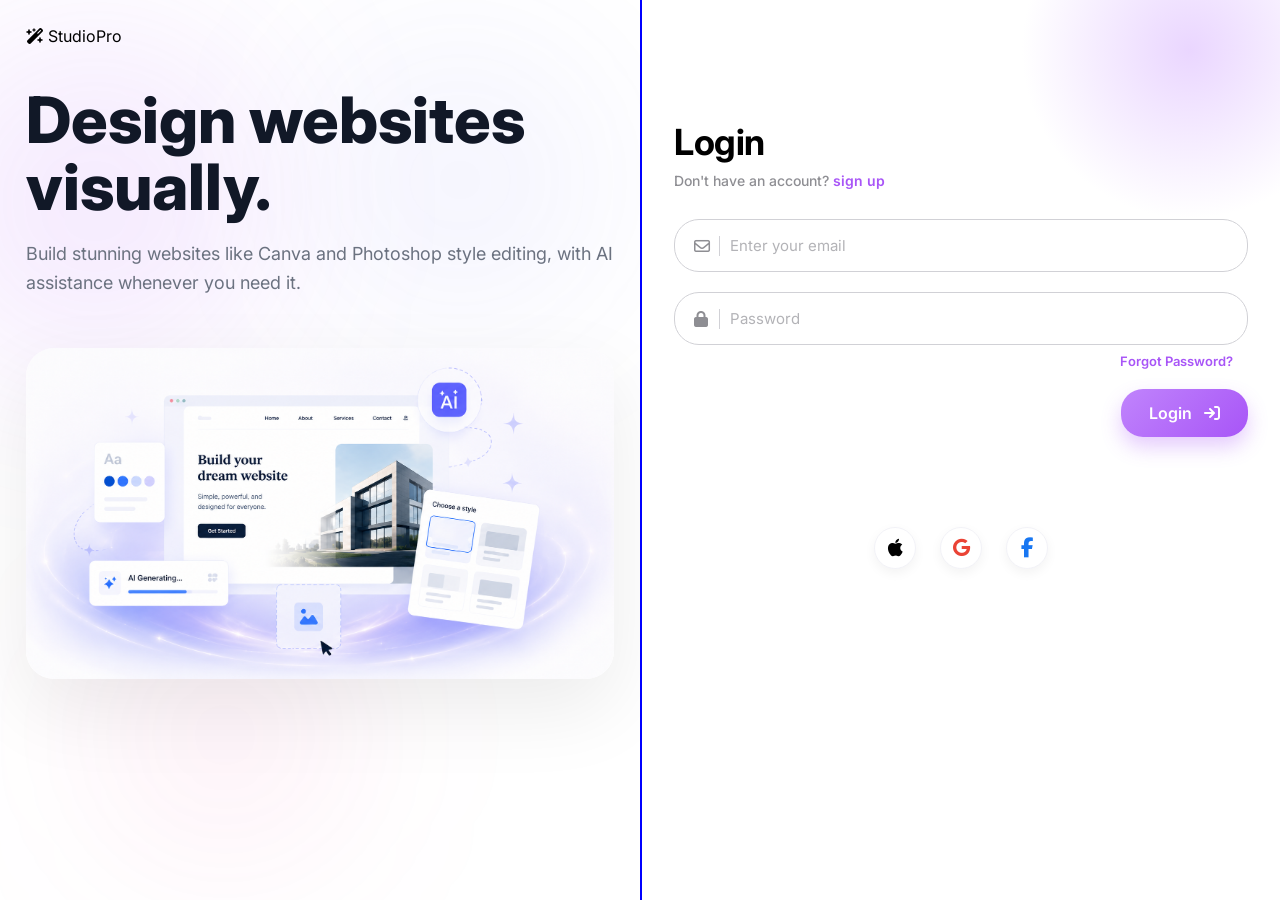
==== src/auth/user-auth.html @ c5d656aa "Initial commit" ====
<!DOCTYPE html>
<html lang="en">
<head>
    <meta charset="UTF-8" />
    <meta name="viewport" content="width=device-width, initial-scale=1.0" />
    <title>Sign in to StudioPro</title>

    <link rel="stylesheet" href="../../css/global.css"> 
    <link rel="stylesheet" href="https://cdnjs.cloudflare.com/ajax/libs/font-awesome/6.4.0/css/all.min.css">
    <link rel="stylesheet" href="../../css/auth.css" />
</head>
<body>
  
  <div class="auth">
  <section class="auth-showcase">

    <div class="showcase-glow glow-one"></div>
    <div class="showcase-glow glow-two"></div>
    <div class="showcase-glow glow-three"></div>

    <div class="showcase-content">

        <div class="header-brand auth-brand-logo">
            <i class="fa-solid fa-wand-magic-sparkles brand-icon"></i>
            <span class="brand-text">
                Studio<span class="gradient-text">Pro</span>
            </span>
        </div>

        <div class="showcase-copy">
            <h1>
                Design websites visually.
            </h1>

            <p>
                Build stunning websites like Canva and Photoshop style editing,
                with AI assistance whenever you need it.
            </p>
        </div>

        <div class="showcase-preview">
            <img
                src="../../assets/images/auth-preview.png"
                alt="StudioPro Website Builder Preview">
        </div>
        </div>

</section>

    <div class="auth-container" id="authContainer">
        <div class="auth-bg-glow"></div>

        <div class="auth-slider">
            
            <div class="auth-screen" id="login-screen">
                <div class="top-bar"></div>

                <div class="header-section">
                    <h1>Login</h1>
                    <p>Don't have an account? <span id="switchToSignup">sign up</span></p>
                </div>

                <div class="form-container">
                    <form onsubmit="event.preventDefault();">
                        <div class="input-wrapper">
                            <i class="fa-regular fa-envelope input-icon"></i>
                            <div class="input-divider"></div>
                            <input type="email" placeholder="Enter your email" required>
                        </div>

                        <div class="input-wrapper">
    <i class="fa-solid fa-lock input-icon"></i>
    <div class="input-divider"></div>
    <input type="password" placeholder="Password" required>
</div>


                        <div class="forgot-container">
                            <a href="#" class="forgot-pass-link">Forgot Password?</a>
                        </div>

                        <div class="submit-section">
                            <button type="submit" class="submit-btn">
                                Login <i class="fa-solid fa-arrow-right-to-bracket"></i>
                            </button>
                        </div>
                    </form>
                </div>

                <div class="social-footer">
                    <a href="#" class="social-icon apple"><i class="fa-brands fa-apple"></i></a>
                    <a href="#" class="social-icon google"><i class="fa-brands fa-google"></i></a>
                    <a href="#" class="social-icon facebook"><i class="fa-brands fa-facebook-f"></i></a>
                </div>
            </div>

            <div class="auth-screen" id="signup-screen">
                <div class="top-bar">
                    <button class="back-btn" id="backToLogin">
                        <i class="fa-solid fa-chevron-left"></i>
                    </button>
                </div>

                <div class="header-section">
                    <h1>Create account</h1>
                    <p>Already have an account? <span id="switchToLogin">sign in</span></p>
                </div>

                <div class="form-container">
                    <form onsubmit="event.preventDefault();">
                        <div class="input-wrapper">
                            <i class="fa-regular fa-user input-icon"></i>
                            <div class="input-divider"></div>
                            <input type="text" placeholder="Name" required>
                        </div>

                        <div class="input-wrapper">
                            <i class="fa-regular fa-envelope input-icon"></i>
                            <div class="input-divider"></div>
                            <input type="email" placeholder="Email or phone" required>
                        </div>

                        <div class="input-wrapper">
                            <i class="fa-solid fa-lock input-icon"></i>
                            <div class="input-divider"></div>
                            <input type="password" placeholder="Password" required>
                        </div>

                        <div class="submit-section">
                            <button type="submit" class="submit-btn">
                                Sign up <i class="fa-solid fa-arrow-right-to-bracket"></i>
                            </button>
                        </div>
                    </form>
                </div>
                
                <div class="social-footer">
                    <a href="#" class="social-icon apple"><i class="fa-brands fa-apple"></i></a>
                    <a href="#" class="social-icon google"><i class="fa-brands fa-google"></i></a>
                    <a href="#" class="social-icon facebook"><i class="fa-brands fa-facebook-f"></i></a>
                </div>
            </div>

        </div>
    </div>
    </div>
    
    <script src="../../js/auth.js"></script>
    </body>
</html>
---- css/global.css ----
/* font family */

@import url('https://fonts.googleapis.com/css2?family=Plus+Jakarta+Sans:wght@400;500;600;700;800&family=Inter:wght@300;400;500;600;700;800&family=Poppins:wght@300;400;500;600;700;800&family=Montserrat:wght@300;400;500;600;700;800&family=Roboto:wght@300;400;500;700;900&family=Open+Sans:wght@300;400;500;600;700;800&family=Nunito:wght@300;400;500;600;700;800&family=DM+Sans:wght@400;500;700&family=Manrope:wght@400;500;600;700;800&display=swap');
---- css/auth.css ----
/* --- PREMIUM CSS STYLES --- */
:root {
--primary-purple: #a855f7;
--primary-gradient: linear-gradient(135deg, #c084fc 0%, #a855f7 100%);
--bg-color: #ffffff;
--text-dark: #000000;
--text-muted: #8e8e93;
--input-border: #d1d1d6;
--input-focus: #a855f7;
}

* {  
     margin: 0;  
     padding: 0;  
     box-sizing: border-box;  
     font-family: 'SF Pro Display', 'Inter', -apple-system, sans-serif;  
     -webkit-tap-highlight-color: transparent;  
 }



body {
 margin: 0;
 padding: 0;
 background: #ffffff;
 height: 100vh;
 overflow: hidden;
 -webkit-overflow-scrolling: touch;
}

.auth {
    width: 100%;
    height: 100dvh;
    display: grid;
    grid-template-columns: 50% 50%;
    margin: 0;
    padding: 0;
    background: #ffffff;
    overflow-y: auto;
}

.auth-showcase {
    width: auto;
    height: 100%;
    padding: clamp(20px, 2vw, 48px);
    overflow: hidden;
    position: relative;
    overflow: hidden;
}


.showcase-glow {
position: absolute;
border-radius: 50%;
filter: blur(90px);
pointer-events: none;
animation: floatGlow 14s infinite ease-in-out;
transform: translateZ(0);
}

.glow-one {
    width: 350px;
    height: 350px;
    background: rgba(168, 85, 247, 0.12);/
    top: -80px;
    left: -80px;
}

.glow-two {
    width: 280px;
    height: 280px;
    background: rgba(99, 102, 241, 0.08);
    right: 40px;
    top: 40px;
    animation-delay: 3s;
}

.glow-three {
    width: 250px;
    height: 250px;
    background: rgba(236, 72, 153, 0.08);
    bottom: 40px;
    left: 100px;
    animation-delay: 6s;
}

@keyframes floatGlow {
0% {
transform: translate(0, 0) scale(1);
}

50% {  
    transform: translate(30px, -25px) scale(1.08);  
}  

100% {  
    transform: translate(0, 0) scale(1);  
}

}
/* showcase-content */
.showcase-content {
position: relative;
z-index: 10;
width: 100%;
max-width: 900px;
}

.auth-brand-logo {
margin-bottom: 40px;
}

.showcase-copy h1 {
font-size: clamp(48px, 5vw, 84px);
line-height: 1.05;
font-weight: 800;
color: #111827;
margin-bottom: 20px;
}

.showcase-copy p {
font-size: clamp(18px, 1.4vw, 24px);
line-height: 1.6;
color: #6b7280;
max-width: 700px;
margin-bottom: 50px;
}

.showcase-preview {
width: 100%;
border-radius: 28px;
overflow: hidden;
box-shadow: 0 30px 80px rgba(0, 0, 0, 0.08);
}

.showcase-preview img {
width: 100%;
aspect-ratio: 16 / 9;
object-fit: cover;
display: block;
}

/* Login */

.auth-container {  
width: auto;
height: 100%;  
max-width: none;  
margin: 0;  
border-radius: 0;  
box-shadow: none;  
background: #ffffff;  
position: relative;  
overflow: hidden;  
display: flex;  
flex-direction: column;
overflow: hidden;
border-left: 2px solid blue
}

@media (max-width: 768px) {
    .auth {
        display: flex;
        flex-direction: column;
        width: 100vw;
        min-height: 100vh;
    }

    .auth-showcase {  
        display: none;  
    }  

    .auth-container {  
        width: 100%;  
        min-height: 100vh;
        max-width: 412px;  
        margin: 0 auto;  
    }
}

/* Top Premium Blob Background Decor */  
    .auth-bg-glow {  
        position: absolute;  
        top: -120px;  
        right: -80px;  
        width: 340px;  
        height: 340px;  
        background: radial-gradient(circle, rgba(234,214,255,1) 0%, rgba(255,255,255,0) 70%);  
        border-radius: 50%;  
        z-index: 1;  
        pointer-events: none;  
    }  

    /* Screen Wrapper for Slider Animation */  
  .auth-slider {  
    display: flex;  
    width: 200%;  
    height: 100%;
    position: relative;
    transition: transform 0.4s cubic-bezier(0.25, 1, 0.5, 1); 
    z-index: 2;  
    will-change: transform;
    transform: translate3d(0, 0, 0); 
    backface-visibility: hidden;
}  

    .auth-screen {  
        width: 50%;  
        height: auto;  
        height: 100%;
        padding: 40px 32px;  
        display: flex;  
        flex-direction: column;  
        position: relative;  
        transform: translateZ(0); 
        contain: content;
        overflow: hidden;
    }  

    /* Top bar Back Arrow */  
    .top-bar {  
        height: 40px;  
        display: flex;  
        align-items: center;  
    }  

    .back-btn {  
        background: none;  
        border: none;  
        font-size: 20px;  
        color: var(--text-dark);  
        cursor: pointer;  
        padding: 5px;  
        transition: opacity 0.2s;  
    }  

    .back-btn:hover {  
        opacity: 0.6;  
    }  

    /* Header Section */  
    .header-section {  
        margin-top: 40px;  
        margin-bottom: 30px;  
    }  

    .header-section h1 {  
        font-size: 36px;  
        font-weight: 700;  
        color: var(--text-dark);  
        letter-spacing: -0.5px;  
        margin-bottom: 8px;  
    }  

    .header-section p {  
        font-size: 14px;  
        color: var(--text-muted);  
        font-weight: 500;  
    }  

    .header-section p span {  
        color: var(--primary-purple);  
        font-weight: 600;  
        cursor: pointer;  
        text-decoration: none;  
    }  

    .header-section p span:hover {  
        text-decoration: underline;  
    }  

    /* Form Wrapper */  
    .form-container {  
        flex-grow: 0;  
    }  

    /* Input Styles matching Image exactly */  
    .input-wrapper {  
        position: relative;  
        margin-bottom: 20px;  
        display: flex;  
        align-items: center;  
    }  

    .input-wrapper input {  
        width: 100%;  
        padding: 16px 20px 16px 55px; /* Adjusted padding to accommodate icon + divider */  
        font-size: 15px;  
        border: 1px solid var(--input-border);  
        border-radius: 25px;  
        outline: none;  
        color: var(--text-dark);  
        background-color: transparent;  
        transition: all 0.3s ease;  
    }  

    .input-wrapper input::placeholder {  
        color: #b3b3b7;  
    }  

    .input-wrapper input:focus {  
        border-color: var(--input-focus);  
        box-shadow: 0 0 0 4px rgba(168, 85, 247, 0.1);  
    }  

    /* Icons inside input wrappers */  
    .input-wrapper .input-icon {  
        position: absolute;  
        left: 20px;  
        font-size: 16px;  
        color: var(--text-muted);  
        display: flex;  
        align-items: center;  
        justify-content: center;  
    }  

    /* Custom Pure CSS Divider inside Input Box */  
    .input-wrapper .input-divider {  
        position: absolute;  
        left: 45px;  
        width: 1px;  
        height: 20px;  
        background-color: var(--input-border);  
        transition: background-color 0.3s ease;  
    }  

    /* --- GLOW LIGHT ANIMATION EFFECT (ONLY DIVIDER) --- */  
    @keyframes glowDividerPulse {  
        0% { background-color: var(--primary-purple); box-shadow: 0 0 6px var(--primary-purple); }  
        33% { background-color: #f1c40f; box-shadow: 0 0 8px #f1c40f; }  
        66% { background-color: #2ecc71; box-shadow: 0 0 8px #2ecc71; }  
        100% { background-color: var(--primary-purple); box-shadow: 0 0 6px var(--primary-purple); }  
    }  

    /* When Input is focused, ONLY animate the divider */  
    .input-wrapper:focus-within .input-divider {  
        animation: glowDividerPulse 3s infinite linear;  
    }  

    /* Forgot Password link shifted below the box */  
    .forgot-container {  
        display: flex;  
        justify-content: flex-end;  
        margin-top: -12px;  
        margin-bottom: 20px;  
        padding-right: 15px;  
    }  

    .forgot-pass-link {  
        color: var(--primary-purple);  
        font-size: 13px;  
        font-weight: 600;  
        text-decoration: none;  
        transition: opacity 0.2s;  
    }  

    .forgot-pass-link:hover {  
        text-decoration: underline;  
        opacity: 0.8;  
    }  

    /* auth Footer Section */  
    .submit-section {  
        display: flex;  
        justify-content: flex-end;  
        align-items: center;  
        margin-top: 20px;  
        margin-bottom: 40px;  
    }  

    .submit-btn {  
        background: var(--primary-gradient);  
        color: #ffffff;  
        border: none;  
        padding: 14px 28px;  
        border-radius: 22px;  
        font-size: 16px;  
        font-weight: 600;  
        cursor: pointer;  
        display: flex;  
        align-items: center;  
        gap: 12px;  
        box-shadow: 0 10px 20px rgba(168, 85, 247, 0.3);  
        transition: all 0.3s ease;  
    }  

    .submit-btn:hover {  
        transform: translateY(-2px);  
        box-shadow: 0 12px 24px rgba(168, 85, 247, 0.4);  
    }  

    .submit-btn:active {  
        transform: translateY(0);  
    }  

    .submit-btn i {  
        font-size: 16px;  
    }  

    /* Social Authentication Footer Inside Screens */  
    .social-footer {  
        display: flex;  
        justify-content: center;  
        align-items: center;  
        gap: 24px;  
        margin-top: 50px;  
        padding-bottom: 20px;  
    }
    
    @media (max-width: 768px) {
    .social-footer {  
        margin-top: auto;
    }
}

    .social-icon {  
        width: 42px;  
        height: 42px;  
        border-radius: 50%;  
        display: flex;  
        justify-content: center;  
        align-items: center;  
        cursor: pointer;  
        transition: all 0.2s ease;  
        text-decoration: none;  
        background-color: #ffffff;  
        box-shadow: 0 4px 12px rgba(0,0,0,0.05);  
        border: 1px solid #f2f2f7;  
    }  

    .social-icon:hover {  
        transform: scale(1.1);  
        box-shadow: 0 6px 16px rgba(0,0,0,0.1);  
    }  

    .social-icon.apple i { color: #000000; font-size: 20px; }  
    .social-icon.facebook i { color: #1877f2; font-size: 20px; }  
    .social-icon.google i { color: #ea4335; font-size: 18px; }  

    /* Logic to shift view based on Active Screen */  
    .auth-container.signup-active .auth-slider {  
transform: translateX(-50%);

}

/* Mobile view */

body.mobile-landscape {
    overflow-y: auto !important;
}

body.mobile-landscape .auth {
    height: auto !important; 
    min-height: 100dvh !important;
    overflow-y: visible !important; 
    display: grid !important;
    grid-template-columns: 50% 50% !important;
}

body.mobile-landscape .auth-showcase {
    height: auto !important;
    min-height: 100vh !important;
    padding: 20px !important;
    display: flex !important;
    flex-direction: column !important;
    justify-content: center !important;
}

body.mobile-landscape .showcase-copy h1 {
    font-size: 28px !important;
    margin-bottom: 10px !important;
}

body.mobile-landscape .showcase-copy p {
    font-size: 14px !important;
    margin-bottom: 20px !important;
}

body.mobile-landscape .auth-container {
    height: auto !important;
    min-height: 100dvh !important;
    overflow: hidden !important;
}

body.mobile-landscape .auth-slider {
    height: 100% !important;
}

body.mobile-landscape .auth-screen {
    height: auto !important;
    min-height: 100vh !important;
    overflow-y: visible !important;
    overflow-x: hidden !important;
    padding: 20px 24px !important;
}

body.mobile-landscape .social-footer {
    margin-top: 30px !important;
    padding-bottom: 20px !important;
}
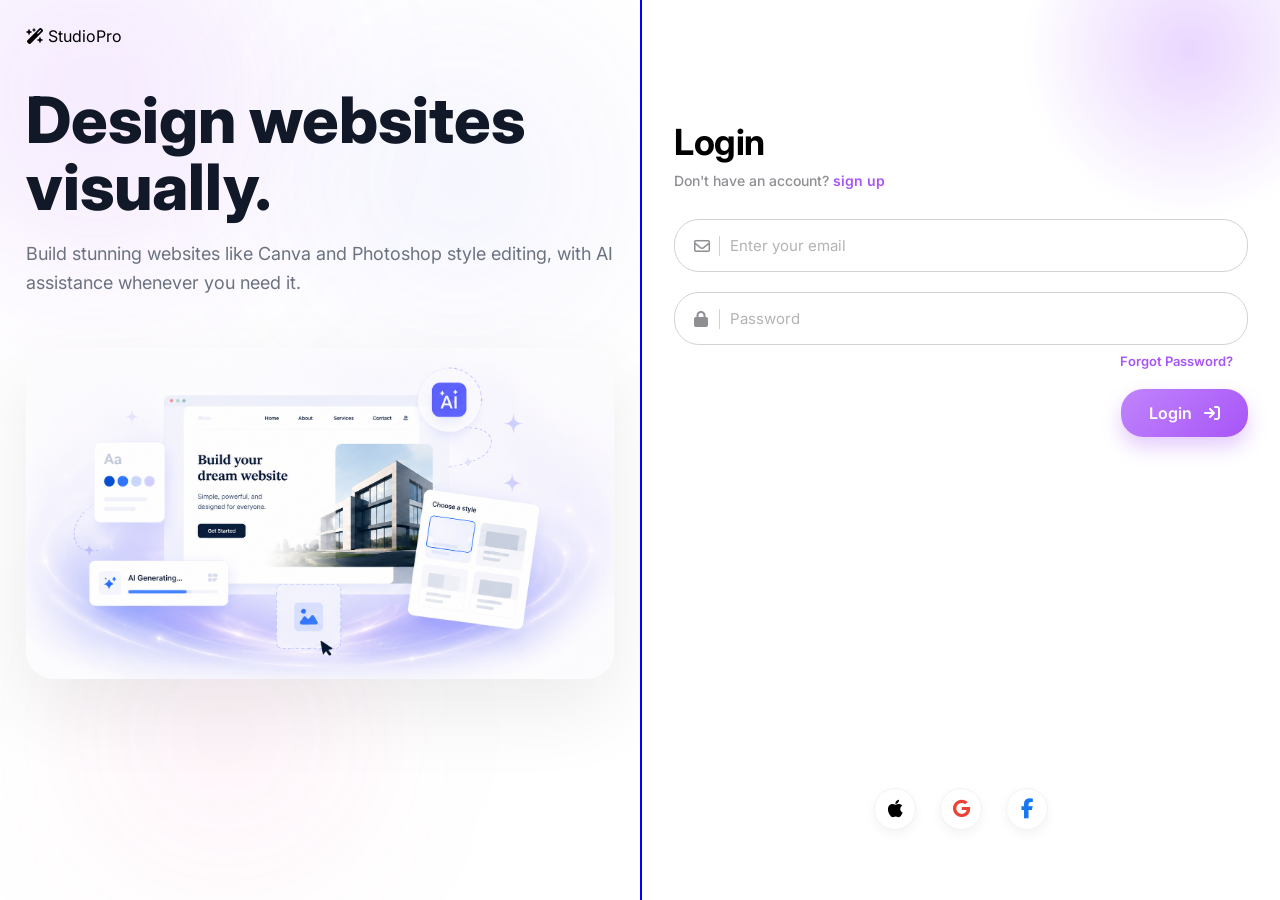
==== commit 7891b348: "Updated website" ====
--- a/src/auth/user-auth.html
+++ b/src/auth/user-auth.html
@@ -53,6 +53,7 @@
         <div class="auth-slider">
             
             <div class="auth-screen" id="login-screen">
+              <div class="screen-main">
                 <div class="top-bar"></div>
 
                 <div class="header-section">
@@ -86,15 +87,19 @@
                         </div>
                     </form>
                 </div>
-
+                </div>
+  
+  <div class="screen-footer">
                 <div class="social-footer">
                     <a href="#" class="social-icon apple"><i class="fa-brands fa-apple"></i></a>
                     <a href="#" class="social-icon google"><i class="fa-brands fa-google"></i></a>
                     <a href="#" class="social-icon facebook"><i class="fa-brands fa-facebook-f"></i></a>
                 </div>
             </div>
+            </div>
 
             <div class="auth-screen" id="signup-screen">
+              <div class="screen-main">
                 <div class="top-bar">
                     <button class="back-btn" id="backToLogin">
                         <i class="fa-solid fa-chevron-left"></i>
@@ -133,7 +138,9 @@
                         </div>
                     </form>
                 </div>
+                </div>
                 
+                <div class="screen-footer">
                 <div class="social-footer">
                     <a href="#" class="social-icon apple"><i class="fa-brands fa-apple"></i></a>
                     <a href="#" class="social-icon google"><i class="fa-brands fa-google"></i></a>
@@ -144,6 +151,7 @@
         </div>
     </div>
     </div>
+    </div>
     
     <script src="../../js/auth.js"></script>
     </body>
--- a/css/auth.css
+++ b/css/auth.css
@@ -17,13 +17,11 @@
      -webkit-tap-highlight-color: transparent;  
  }
 
-
-
 body {
  margin: 0;
  padding: 0;
  background: #ffffff;
- height: 100vh;
+ height: 100dvh;
  overflow: hidden;
  -webkit-overflow-scrolling: touch;
 }
@@ -55,13 +53,12 @@
 filter: blur(90px);
 pointer-events: none;
 animation: floatGlow 14s infinite ease-in-out;
-transform: translateZ(0);
 }
 
 .glow-one {
     width: 350px;
     height: 350px;
-    background: rgba(168, 85, 247, 0.12);/
+    background: rgba(168, 85, 247, 0.12);
     top: -80px;
     left: -80px;
 }
@@ -154,7 +151,6 @@
 overflow: hidden;  
 display: flex;  
 flex-direction: column;
-overflow: hidden;
 border-left: 2px solid blue
 }
 
@@ -176,6 +172,7 @@
         max-width: 412px;  
         margin: 0 auto;  
     }
+    
 }
 
 /* Top Premium Blob Background Decor */  
@@ -204,18 +201,36 @@
     backface-visibility: hidden;
 }  
 
-    .auth-screen {  
-        width: 50%;  
-        height: auto;  
-        height: 100%;
-        padding: 40px 32px;  
-        display: flex;  
-        flex-direction: column;  
-        position: relative;  
-        transform: translateZ(0); 
-        contain: content;
-        overflow: hidden;
-    }  
+    .auth-screen {
+    width: 50%;
+    height: 100%;
+    padding: 40px 32px;
+    display: grid;
+    grid-template-rows: 1fr auto;
+    position: relative;
+    overflow: hidden;
+}
+
+.screen-main {
+    display: flex;
+    flex-direction: column;
+    min-height: 0;
+}
+
+.screen-footer {
+    display: flex;
+    justify-content: center;
+    align-items: flex-end;
+    padding-bottom: 30px;
+}
+
+.social-footer {
+    display: flex;
+    justify-content: center;
+    align-items: center;
+    gap: 24px;
+    padding-bottom: 0;
+}
 
     /* Top bar Back Arrow */  
     .top-bar {  
@@ -267,11 +282,6 @@
 
     .header-section p span:hover {  
         text-decoration: underline;  
-    }  
-
-    /* Form Wrapper */  
-    .form-container {  
-        flex-grow: 0;  
     }  
 
     /* Input Styles matching Image exactly */  
@@ -398,20 +408,6 @@
     }  
 
     /* Social Authentication Footer Inside Screens */  
-    .social-footer {  
-        display: flex;  
-        justify-content: center;  
-        align-items: center;  
-        gap: 24px;  
-        margin-top: 50px;  
-        padding-bottom: 20px;  
-    }
-    
-    @media (max-width: 768px) {
-    .social-footer {  
-        margin-top: auto;
-    }
-}
 
     .social-icon {  
         width: 42px;  
@@ -437,11 +433,31 @@
     .social-icon.facebook i { color: #1877f2; font-size: 20px; }  
     .social-icon.google i { color: #ea4335; font-size: 18px; }  
 
-    /* Logic to shift view based on Active Screen */  
-    .auth-container.signup-active .auth-slider {  
-transform: translateX(-50%);
-
-}
+    /* --- PREMIUM CORNER ANIMATION FOR ALL SCREENS (DESKTOP & MOBILE) --- */
+
+.auth-container.signup-active .auth-slider {
+    transform: translate3d(-50%, 0, 0) !important;
+    transition: transform 0.5s cubic-bezier(0.34, 1.56, 0.64, 1);
+}
+
+.auth-container.signup-active #login-screen {
+    opacity: 0;
+    transform: translate3d(0, -10px, 0);
+    transition: transform 0.4s ease, opacity 0.4s ease;
+}
+
+#signup-screen {
+    transform-origin: bottom left;
+    transform: scale(0.9) translate3d(-20px, 20px, 0);
+    opacity: 0;
+    transition: transform 0.5s cubic-bezier(0.34, 1.56, 0.64, 1), opacity 0.5s ease;
+}
+
+.auth-container.signup-active #signup-screen {
+    opacity: 1;
+    transform: scale(1) translate3d(0, 0, 0);
+}
+
 
 /* Mobile view */
 
@@ -496,5 +512,28 @@
 
 body.mobile-landscape .social-footer {
     margin-top: 30px !important;
+    margin-bottom: 0;
     padding-bottom: 20px !important;
 }
+
+body.mobile-desktop .auth-screen {
+    display: flex !important;
+    flex-direction: column !important;
+    height: auto !important;
+    min-height: auto !important;
+}
+
+body.mobile-desktop .screen-main {
+    min-height: 420px !important;
+}
+
+body.mobile-desktop .screen-footer {
+    justify-content: center !important;
+    align-items: flex-start !important;
+    padding-top: 50px !important;
+    padding-bottom: 0 !important;
+}
+
+body.mobile-desktop .social-footer {
+    margin-top: 0 !important;
+}
